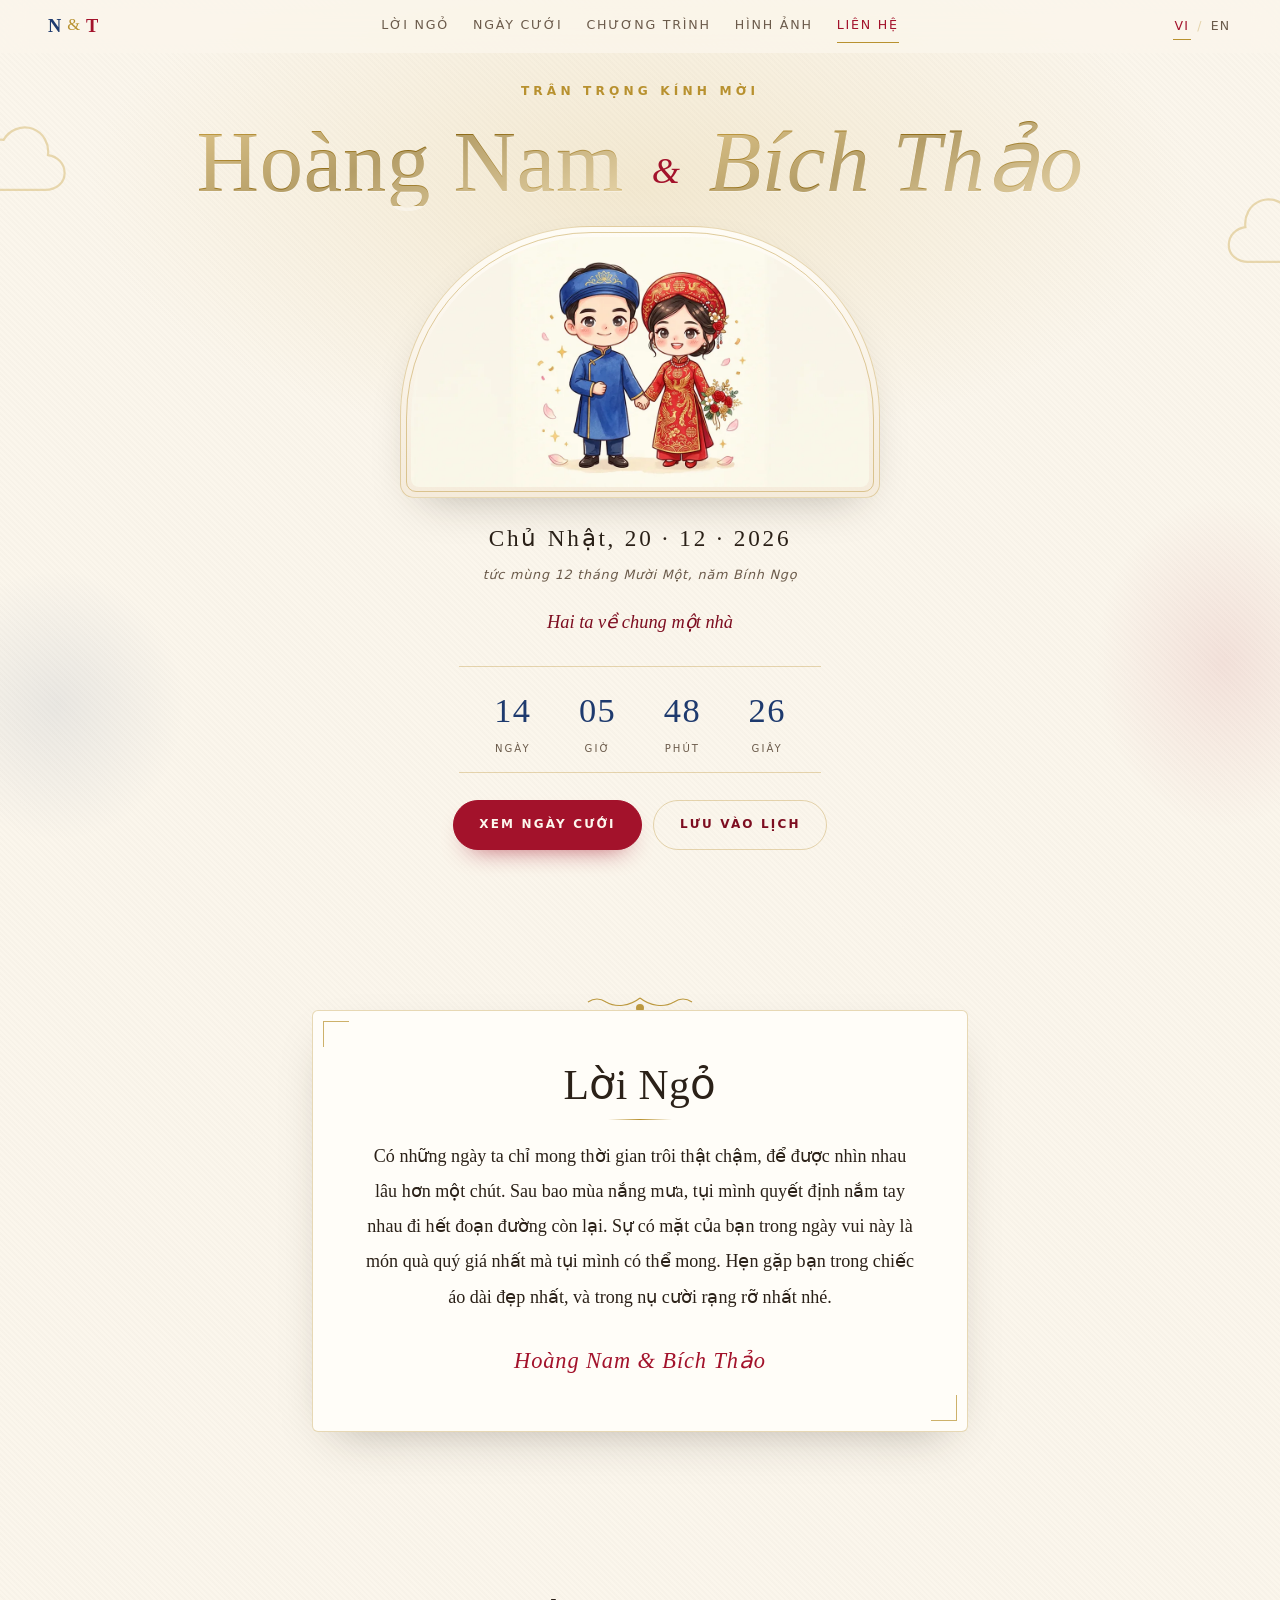
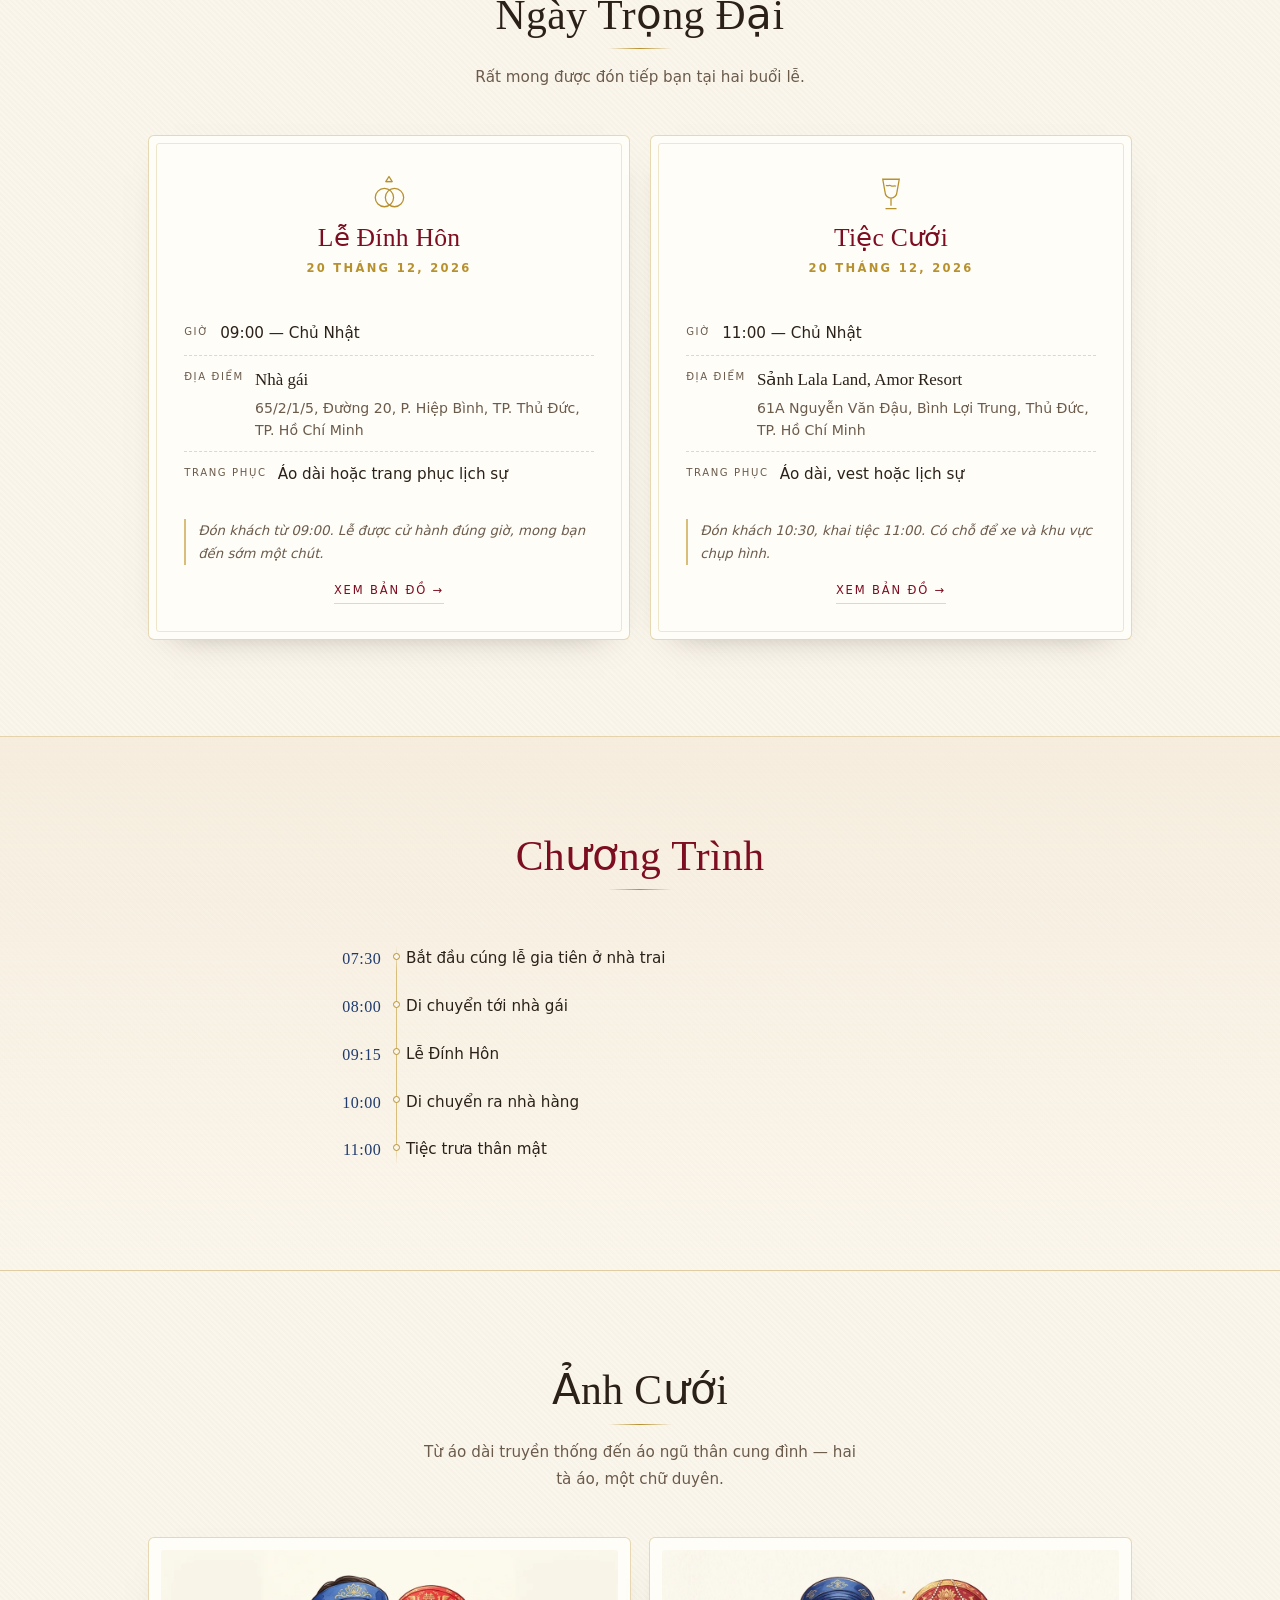
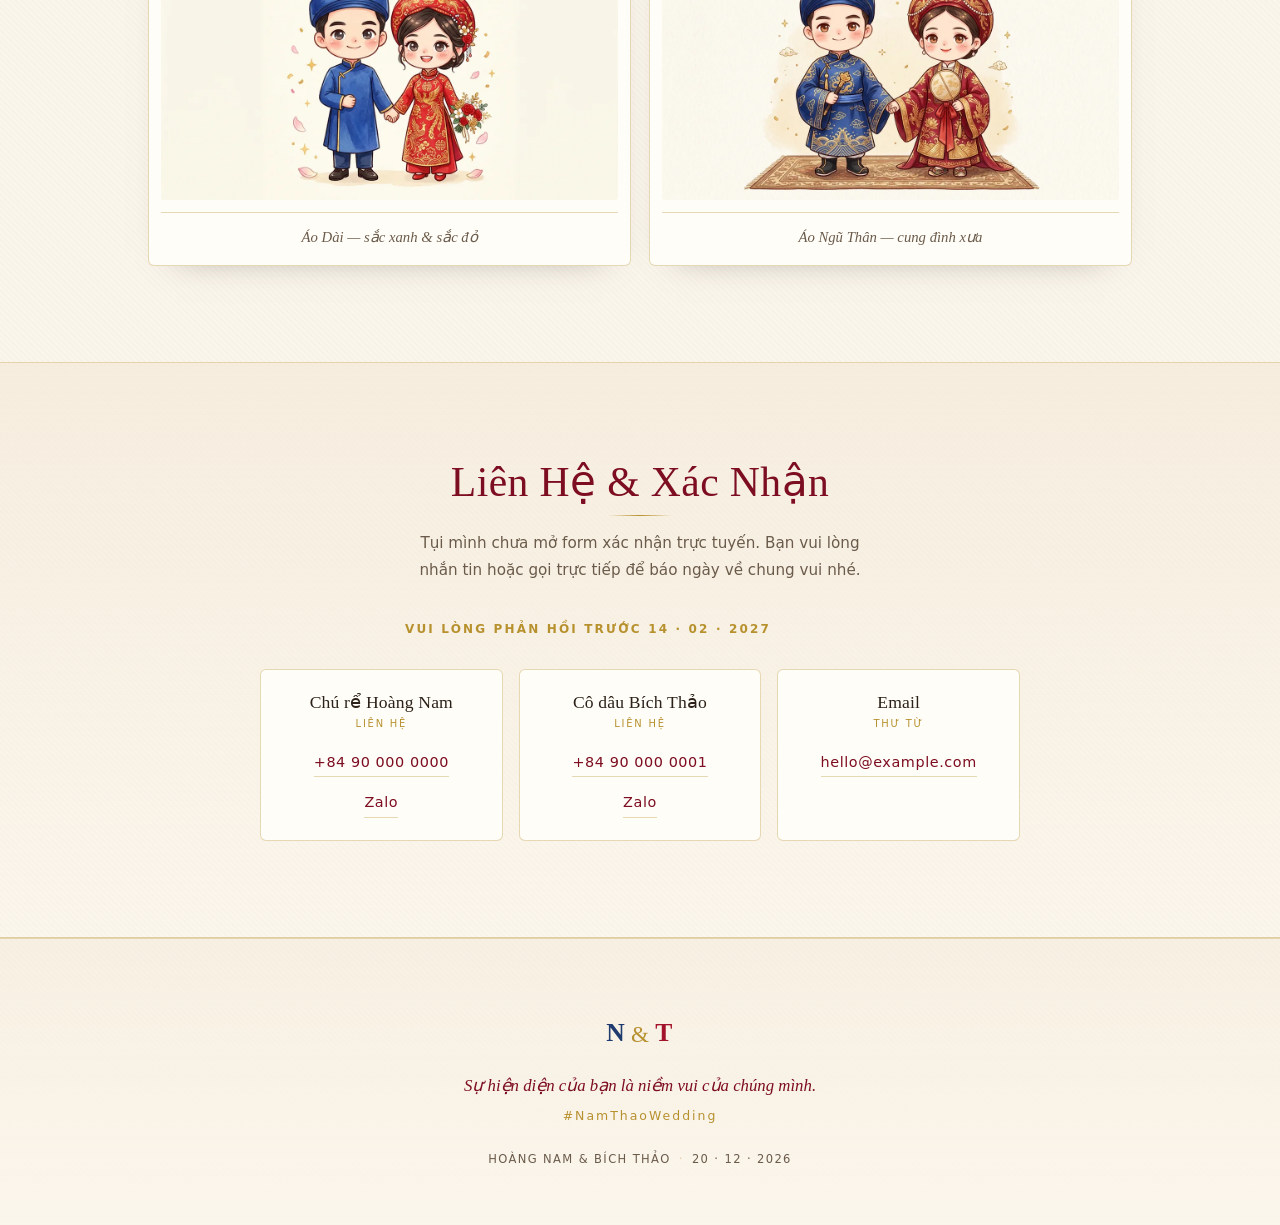
==== wedding-site/index.html @ dcd29f5b "first commit" ====
<!DOCTYPE html>
<html lang="vi">
<head>
<meta charset="utf-8" />
<meta name="viewport" content="width=device-width, initial-scale=1" />
<title>Hoàng Nam &amp; Bích Thảo — Thiệp Cưới</title>
<meta name="description" content="Thiệp mời đám cưới của Hoàng Nam và Bích Thảo — 14.03.2027." />
<meta name="theme-color" content="#a3122b" />

<!-- Open Graph / social sharing -->
<meta property="og:type" content="website" />
<meta property="og:title" content="Hoàng Nam &amp; Bích Thảo — Thiệp Cưới" />
<meta property="og:description" content="Trân trọng kính mời bạn đến chung vui trong ngày trọng đại của chúng mình." />
<meta property="og:image" content="assets/img/og-cover.jpg" />
<meta property="og:image:width" content="1200" />
<meta property="og:image:height" content="630" />
<meta name="twitter:card" content="summary_large_image" />

<link rel="icon" href="assets/img/favicon.svg" type="image/svg+xml" />
<link rel="stylesheet" href="assets/css/styles.css" />
</head>
<body>

<a class="skip-link" href="#letter">Bỏ qua tới nội dung</a>

<!-- ================= HEADER ================= -->
<header class="topbar" id="topbar">
  <a class="monogram" href="#hero" aria-label="Trang đầu">
    <span data-mono="left">N</span><i>&amp;</i><span data-mono="right">T</span>
  </a>

  <nav class="nav" aria-label="Điều hướng chính">
    <a href="#letter"   data-i18n="navLetter">Lời ngỏ</a>
    <a href="#details"  data-i18n="navDetails">Ngày cưới</a>
    <a href="#timeline" data-i18n="navTimeline">Chương trình</a>
    <a href="#gallery"  data-i18n="navGallery">Hình ảnh</a>
    <a href="#contact"  data-i18n="navContact">Liên hệ</a>
  </nav>

  <div class="lang" role="group" aria-label="Ngôn ngữ / Language">
    <button type="button" data-lang="vi" class="is-active">VI</button>
    <span>/</span>
    <button type="button" data-lang="en">EN</button>
  </div>
</header>

<main>

  <!-- ================= HERO ================= -->
  <section class="hero" id="hero">
    <div class="hero__ornaments" aria-hidden="true">
      <svg class="cloud cloud--l" viewBox="0 0 120 60"><path d="M12 46c-8 0-12-5-12-11s5-11 12-11c1-9 9-15 18-14 4-7 13-11 21-8 8 3 12 11 11 19 7 1 12 6 12 13s-6 12-14 12H12z"/></svg>
      <svg class="cloud cloud--r" viewBox="0 0 120 60"><path d="M12 46c-8 0-12-5-12-11s5-11 12-11c1-9 9-15 18-14 4-7 13-11 21-8 8 3 12 11 11 19 7 1 12 6 12 13s-6 12-14 12H12z"/></svg>
      <div class="petals" id="petals"></div>
    </div>

    <p class="eyebrow reveal" data-i18n="eyebrow">Trân trọng kính mời</p>

    <h1 class="names reveal">
      <span class="names__one" id="groomName">Hoàng Nam</span>
      <span class="amp">&amp;</span>
      <span class="names__two" id="brideName">Bích Thảo</span>
    </h1>

    <div class="hero__frame reveal">
      <img id="heroPortrait" src="assets/img/chibi-aodai.webp"
           alt="Cô dâu chú rể trong áo dài" width="1100" height="600" />
    </div>

    <p class="hero__date reveal">
      <span id="dateDisplay">Chủ Nhật, 20 · 12 · 2026</span>
      <span class="hero__lunar" id="lunarDate">tức mùng 12 tháng Mười Một, năm Bính Ngọ</span>
    </p>

    <p class="hero__tagline reveal" data-i18n="tagline">Hai ta về chung một nhà</p>

    <div class="countdown reveal" id="countdown" hidden>
      <div class="countdown__unit"><b id="cd-d">00</b><span data-i18n="unitDays">Ngày</span></div>
      <div class="countdown__unit"><b id="cd-h">00</b><span data-i18n="unitHours">Giờ</span></div>
      <div class="countdown__unit"><b id="cd-m">00</b><span data-i18n="unitMins">Phút</span></div>
      <div class="countdown__unit"><b id="cd-s">00</b><span data-i18n="unitSecs">Giây</span></div>
    </div>

    <div class="hero__actions reveal">
      <a class="btn btn--solid" href="#details" data-i18n="btnDetails">Xem ngày cưới</a>
      <a class="btn btn--ghost" id="icsBtn" href="#" download="hoang-nam-bich-thao.ics" data-i18n="btnCalendar">Lưu vào lịch</a>
    </div>

  </section>

  <!-- ================= LETTER ================= -->
  <section class="section section--letter" id="letter">
    <div class="ornament" aria-hidden="true">
      <svg viewBox="0 0 200 24"><path d="M100 2c10 8 24 10 34 4 6-4 12-4 18 0M100 2c-10 8-24 10-34 4-6-4-12-4-18 0" fill="none" stroke="currentColor" stroke-width="1.2"/><circle cx="100" cy="12" r="4" fill="currentColor"/></svg>
    </div>
    <div class="letter reveal">
      <h2 class="section__title" data-i18n="letterTitle">Lời Ngỏ</h2>
      <p class="letter__body" data-i18n="letterBody"></p>
      <p class="letter__sign" data-i18n="letterSign">Minh &amp; Thảo</p>
    </div>
  </section>

  <!-- ================= DETAILS ================= -->
  <section class="section" id="details">
    <div class="section__head">
      <h2 class="section__title" data-i18n="detailsTitle">Ngày Trọng Đại</h2>
      <p class="section__intro" data-i18n="detailsIntro"></p>
    </div>
    <div class="cards" id="eventCards"><!-- rendered by app.js --></div>
  </section>

  <!-- ================= TIMELINE ================= -->
  <section class="section section--band" id="timeline">
    <div class="section__head">
      <h2 class="section__title" data-i18n="timelineTitle">Chương Trình</h2>
    </div>
    <ol class="timeline" id="timelineList"><!-- rendered by app.js --></ol>
  </section>

  <!-- ================= GALLERY ================= -->
  <section class="section" id="gallery">
    <div class="section__head">
      <h2 class="section__title" data-i18n="galleryTitle">Ảnh Cưới</h2>
      <p class="section__intro" data-i18n="galleryIntro"></p>
    </div>
    <div class="gallery" id="galleryGrid"><!-- rendered by app.js --></div>
  </section>

  <!-- ================= CONTACT ================= -->
  <section class="section section--band" id="contact">
    <div class="section__head">
      <h2 class="section__title" data-i18n="contactTitle">Liên Hệ &amp; Xác Nhận</h2>
      <p class="section__intro" data-i18n="contactIntro"></p>
    </div>
    <p class="rsvp-by" id="rsvpBy"></p>
    <div class="contacts" id="contactCards"><!-- rendered by app.js --></div>
  </section>

</main>

<!-- ================= FOOTER ================= -->
<footer class="footer">
  <div class="monogram monogram--footer" aria-hidden="true"><span data-mono="left">N</span><i>&amp;</i><span data-mono="right">T</span></div>
  <p class="footer__note" data-i18n="footerNote"></p>
  <p class="footer__hash" id="hashtag"></p>
  <p class="footer__credit">
    <span id="footerNames">Hoàng Nam &amp; Bích Thảo</span>
    <span class="dot">·</span>
    <span id="footerDate">14 · 03 · 2027</span>
  </p>
</footer>

<script src="assets/js/config.js"></script>
<script src="assets/js/app.js"></script>
</body>
</html>
---- wedding-site/assets/css/styles.css ----
/* ==========================================================================
   MINH & THẢO — WEDDING SITE STYLES
   Palette: ivory paper · cinnabar red · royal blue · antique gold
   No external fonts or assets: everything degrades gracefully offline.
   ========================================================================== */

:root{
  --ivory:      #fbf6ec;
  --ivory-deep: #f4ead9;
  --paper:      #fffdf8;
  --ink:        #2b2118;
  --ink-soft:   #6b5b4b;
  --red:        #a3122b;
  --red-deep:   #7d0d20;
  --blue:       #1e3a6e;
  --gold:       #b8912f;
  --gold-soft:  #d9be7a;
  --line:       rgba(184,145,47,.34);
  --shadow:     0 18px 46px -22px rgba(43,33,24,.35);

  --serif: "Iowan Old Style", "Palatino Linotype", Palatino, "Cormorant Garamond", Georgia, "Times New Roman", serif;
  --sans:  ui-sans-serif, system-ui, -apple-system, "Segoe UI", Roboto, "Helvetica Neue", Arial, sans-serif;

  --wrap: 1080px;
  --pad: clamp(1.15rem, 4vw, 3rem);
  --ease: cubic-bezier(.22,.61,.36,1);
}

*,*::before,*::after{ box-sizing:border-box; }

html{ scroll-behavior:smooth; -webkit-text-size-adjust:100%; }

body{
  margin:0;
  background:var(--ivory);
  color:var(--ink);
  font-family:var(--sans);
  font-size:clamp(1rem,.96rem + .18vw,1.075rem);
  line-height:1.75;
  overflow-x:hidden;
  /* faint woven paper texture, no network needed */
  background-image:
    radial-gradient(1200px 600px at 50% -10%, rgba(217,190,122,.20), transparent 70%),
    repeating-linear-gradient(45deg, rgba(43,33,24,.014) 0 2px, transparent 2px 4px);
}

img{ max-width:100%; display:block; height:auto; }

a{ color:var(--red-deep); text-decoration-color:var(--line); text-underline-offset:.18em; }
a:hover{ color:var(--red); }

h1,h2,h3{ font-family:var(--serif); font-weight:500; letter-spacing:.01em; line-height:1.15; margin:0; }

:focus-visible{ outline:2px solid var(--red); outline-offset:3px; border-radius:2px; }

.skip-link{
  position:absolute; left:-999px; top:.5rem; z-index:200;
  background:var(--red); color:#fff; padding:.6rem 1rem; border-radius:4px;
}
.skip-link:focus{ left:.75rem; }

/* ---------------------------------------------------------------- header */
.topbar{
  position:fixed; inset:0 0 auto 0; z-index:100;
  display:flex; align-items:center; gap:1rem;
  padding:.55rem var(--pad);
  background:rgba(251,246,236,.82);
  -webkit-backdrop-filter:saturate(140%) blur(12px);
  backdrop-filter:saturate(140%) blur(12px);
  border-bottom:1px solid transparent;
  transition:border-color .4s var(--ease), background .4s var(--ease), padding .4s var(--ease);
}
.topbar.is-stuck{ border-bottom-color:var(--line); padding-block:.35rem; }

.monogram{
  font-family:var(--serif); font-size:1.15rem; letter-spacing:.06em;
  color:var(--ink); text-decoration:none; display:inline-flex; align-items:center; gap:.3rem;
  white-space:nowrap;
}
.monogram span{ color:var(--blue); font-weight:600; }
.monogram span:last-child{ color:var(--red); }
.monogram i{ color:var(--gold); font-style:normal; font-size:.9em; }
.monogram:hover span{ color:inherit; }

.nav{ display:none; gap:1.5rem; margin-inline:auto; }
.nav a{
  font-size:.79rem; letter-spacing:.14em; text-transform:uppercase;
  color:var(--ink-soft); text-decoration:none; padding-block:.35rem;
  border-bottom:1px solid transparent; transition:color .25s, border-color .25s;
}
.nav a:hover,.nav a.is-current{ color:var(--red); border-bottom-color:var(--gold); }

.lang{
  margin-left:auto; display:inline-flex; align-items:center; gap:.4rem;
  font-size:.78rem; letter-spacing:.1em;
}
.lang span{ color:var(--line); }
.lang button{
  font:inherit; background:none; border:0; cursor:pointer; padding:.15rem .1rem;
  color:var(--ink-soft); letter-spacing:.1em; border-bottom:1px solid transparent;
  transition:color .25s,border-color .25s;
}
.lang button:hover{ color:var(--red); }
.lang button.is-active{ color:var(--red); border-bottom-color:var(--gold); }

@media (min-width:860px){
  .nav{ display:flex; }
  .lang{ margin-left:0; }
  .topbar{ display:grid; grid-template-columns:1fr auto 1fr; }
  .lang{ justify-self:end; }
}

/* ---------------------------------------------------------------- hero */
.hero{
  position:relative; isolation:isolate;
  min-height:100svh;
  display:flex; flex-direction:column; align-items:center; justify-content:center;
  gap:.7rem;
  padding:calc(4.4rem + 1vh) var(--pad) 3rem;
  text-align:center;
  overflow:hidden;
}
.hero::before{ /* soft light pool */
  content:""; position:absolute; inset:-20% -10% auto; height:120%;
  background:
    radial-gradient(closest-side at 50% 34%, rgba(217,190,122,.24), transparent 72%),
    radial-gradient(closest-side at 12% 82%, rgba(30,58,110,.08), transparent 70%),
    radial-gradient(closest-side at 88% 78%, rgba(163,18,43,.09), transparent 70%);
  z-index:-2;
}
.hero__ornaments{ position:absolute; inset:0; z-index:-1; pointer-events:none; }
.cloud{ position:absolute; width:clamp(90px,13vw,170px); fill:none; stroke:var(--gold-soft); stroke-width:1.6; opacity:.55; }
.cloud--l{ top:14%; left:-3%; transform:scaleX(1); }
.cloud--r{ top:22%; right:-4%; transform:scaleX(-1); }
@media (max-width:700px){ .cloud--r{ top:auto; bottom:12%; opacity:.35; } }

.eyebrow{
  margin:0; font-size:.76rem; letter-spacing:.34em; text-transform:uppercase;
  color:var(--gold); font-weight:600;
}

.names{
  font-size:clamp(2.8rem,9.5vw,5.4rem);
  line-height:1;
  display:flex; align-items:baseline; justify-content:center; flex-wrap:wrap;
  gap:.1em .32em;
  margin:.35rem 0 .2rem;
}
.names__one,.names__two{
  background:linear-gradient(160deg,#c9a34a 0%, #8d6a17 45%, #dcc07d 100%);
  -webkit-background-clip:text; background-clip:text; color:transparent;
  text-shadow:0 1px 0 rgba(255,255,255,.35);
}
.names__one{ color:transparent; }
.names__two{ font-style:italic; }
.names .amp{
  font-family:var(--serif); font-size:.42em; color:var(--red); font-style:italic;
  transform:translateY(-.22em);
}
.names__two{ color:transparent; }

.hero__frame{
  position:relative; width:min(480px,84vw);
  padding:10px; margin:.35rem 0 .2rem;
  background:linear-gradient(180deg, rgba(255,253,248,.92), rgba(244,234,217,.92));
  border:1px solid var(--line);
  border-radius:190px 190px 14px 14px;
  box-shadow:var(--shadow);
}
.hero__frame::after{
  content:""; position:absolute; inset:5px; border:1px solid rgba(184,145,47,.45);
  border-radius:186px 186px 10px 10px; pointer-events:none;
}
.hero__frame img{
  border-radius:180px 180px 8px 8px; width:100%;
  aspect-ratio:11/6; object-fit:cover; object-position:center 38%;
}

.hero__date{
  margin:.4rem 0 0; font-family:var(--serif); font-size:clamp(1.1rem,2.6vw,1.45rem);
  letter-spacing:.12em; color:var(--ink);
}
.hero__lunar{ display:block; margin-top:.3rem; font-family:var(--sans); font-size:.8rem;
  letter-spacing:.06em; color:var(--ink-soft); font-style:italic; }

.hero__tagline{
  margin:.55rem 0 0; font-family:var(--serif); font-style:italic;
  font-size:clamp(1rem,2.1vw,1.15rem); color:var(--red-deep); opacity:.9;
}

/* countdown */
.countdown{
  display:flex; gap:clamp(.9rem,3vw,2.2rem); justify-content:center;
  margin:1rem 0 .1rem; padding:.85rem clamp(1rem,3vw,1.8rem);
  border-block:1px solid var(--line);
}
.countdown[hidden]{ display:none; }
.countdown__unit{ display:flex; flex-direction:column; align-items:center; min-width:3.1rem; }
.countdown__unit b{
  font-family:var(--serif); font-size:clamp(1.5rem,4.4vw,2.15rem); font-weight:500;
  letter-spacing:.04em; color:var(--blue); font-variant-numeric:tabular-nums;
}
.countdown__unit span{
  font-size:.63rem; letter-spacing:.2em; text-transform:uppercase; color:var(--ink-soft);
}

.hero__actions{ display:flex; flex-wrap:wrap; gap:.7rem; justify-content:center; margin-top:.9rem; }

.btn{
  display:inline-flex; align-items:center; gap:.5rem;
  font-size:.75rem; letter-spacing:.18em; text-transform:uppercase; font-weight:600;
  padding:.85rem 1.6rem; border-radius:999px; text-decoration:none;
  border:1px solid var(--red); transition:transform .3s var(--ease), box-shadow .3s, background .3s, color .3s;
}
.btn--solid{ background:var(--red); color:#fdf7ee; box-shadow:0 12px 26px -16px rgba(163,18,43,.9); }
.btn--solid:hover{ background:var(--red-deep); color:#fff; transform:translateY(-2px); }
.btn--ghost{ background:transparent; color:var(--red-deep); border-color:var(--line); }
.btn--ghost:hover{ border-color:var(--red); background:rgba(163,18,43,.05); transform:translateY(-2px); }

@keyframes fall{
  0%{ transform:translate3d(0,0,0) rotate(0deg); opacity:0; }
  10%{ opacity:.55; }
  100%{ transform:translate3d(var(--drift,40px), 108vh, 0) rotate(420deg); opacity:0; }
}

/* ---------------------------------------------------------------- sections */
.section{
  max-width:var(--wrap); margin-inline:auto;
  padding:clamp(3.5rem,8vw,6rem) var(--pad);
  scroll-margin-top:4.5rem;
}
.section--band{
  max-width:none;
  background:linear-gradient(180deg, rgba(244,234,217,.72), rgba(251,246,236,.4));
  border-block:1px solid var(--line);
}
.section--band > *{ max-width:var(--wrap); margin-inline:auto; }

.section--letter{ text-align:center; padding-bottom:clamp(2.5rem,6vw,4rem); }
.ornament{ color:var(--gold); max-width:200px; margin:0 auto -1.2rem; opacity:.9; }
.ornament svg{ width:100%; height:auto; }

.section__head{ text-align:center; margin-bottom:clamp(1.8rem,4vw,2.8rem); }
.section__title{
  font-size:clamp(1.75rem,4.6vw,2.6rem); color:var(--ink);
  position:relative; display:inline-block; padding-bottom:.6rem;
}
.section__title::after{
  content:""; position:absolute; left:50%; bottom:0; transform:translateX(-50%);
  width:64px; height:1px; background:linear-gradient(90deg,transparent,var(--gold),transparent);
}
.section__intro{
  max-width:46ch; margin:.9rem auto 0; color:var(--ink-soft); font-size:.95rem;
}
.section--band .section__title{ color:var(--red-deep); }

/* letter */
.letter{
  max-width:60ch; margin-inline:auto;
  background:var(--paper); border:1px solid var(--line); border-radius:6px;
  padding:clamp(1.8rem,5vw,3.2rem);
  box-shadow:var(--shadow); position:relative;
}
.letter::before,.letter::after{
  content:""; position:absolute; width:26px; height:26px; border:1px solid var(--gold); opacity:.7;
}
.letter::before{ top:10px; left:10px; border-right:0; border-bottom:0; }
.letter::after{ bottom:10px; right:10px; border-left:0; border-top:0; }
.letter__body{
  font-family:var(--serif); font-size:clamp(1rem,1.9vw,1.13rem); line-height:1.95;
  color:var(--ink); white-space:pre-line; margin:1.2rem 0 1.6rem;
}
.letter__sign{
  font-family:var(--serif); font-style:italic; font-size:1.4rem; color:var(--red);
  margin:0; letter-spacing:.04em;
}

/* ---------------------------------------------------------------- event cards */
.cards{
  display:grid; gap:1.25rem;
  grid-template-columns:repeat(auto-fit,minmax(min(100%,290px),1fr));
}
.card{
  position:relative; display:flex; flex-direction:column;
  background:var(--paper); border:1px solid var(--line); border-radius:6px;
  padding:clamp(1.5rem,3.5vw,2.2rem);
  box-shadow:0 14px 34px -26px rgba(43,33,24,.5);
  transition:transform .4s var(--ease), box-shadow .4s var(--ease);
}
.card:hover{ transform:translateY(-4px); box-shadow:var(--shadow); }
.card::before{
  content:""; position:absolute; inset:7px; border:1px solid rgba(184,145,47,.22);
  border-radius:3px; pointer-events:none;
}
.card__icon{ width:44px; height:44px; margin:0 auto .3rem; color:var(--gold); }
.card__icon svg{ width:100%; height:100%; }
.card__title{
  font-size:clamp(1.3rem,3vw,1.6rem); color:var(--red-deep); text-align:center;
  margin:0 0 .1rem;
}
.card__date{
  text-align:center; margin:.3rem 0 .95rem;
  font-size:.72rem; letter-spacing:.2em; text-transform:uppercase;
  color:var(--gold); font-weight:600;
}
.card__row{
  display:grid; grid-template-columns:auto 1fr; gap:.15rem .7rem; align-items:start;
  padding-block:.55rem; border-top:1px dashed var(--line); margin:0;
}
.card__row:first-of-type{ border-top:0; }
.card__row dt{
  font-size:.63rem; letter-spacing:.16em; text-transform:uppercase; color:var(--ink-soft);
  padding-top:.22rem; white-space:nowrap;
}
.card__row dd{ margin:0; font-size:.95rem; color:var(--ink); }
.card__venue{ font-family:var(--serif); font-size:1.06rem; display:block; }
.card__addr{ display:block; font-size:.88rem; line-height:1.6; color:var(--ink-soft); margin-top:.15rem; }
.card__icon + .card__title{ margin-top:.15rem; }
.card__note{
  margin:.9rem 0 0; font-size:.83rem; color:var(--ink-soft); font-style:italic;
  border-left:2px solid var(--gold-soft); padding-left:.75rem;
  margin-top:.35rem;
}
.card__map{
  margin-top:.95rem; align-self:center;
  font-size:.72rem; letter-spacing:.16em; text-transform:uppercase;
  color:var(--red-deep); text-decoration:none; border-bottom:1px solid var(--line);
  padding-bottom:.15rem; transition:border-color .25s,color .25s;
}
.card__map:hover{ color:var(--red); border-bottom-color:var(--red); }

/* ---------------------------------------------------------------- timeline */
.timeline{
  list-style:none; margin:0 auto; padding:0; max-width:620px;
  position:relative; counter-reset:step;
}
.timeline::before{
  content:""; position:absolute; left:4.15rem; top:.6rem; bottom:.6rem; width:1px;
  background:linear-gradient(180deg, transparent, var(--gold-soft) 12%, var(--gold-soft) 88%, transparent);
}
.timeline li{
  display:grid; grid-template-columns:3.2rem 1fr; gap:1.4rem;
  padding:.62rem 0; position:relative;
}
.timeline li::before{
  content:""; position:absolute; left:calc(4.15rem - 3.5px); top:1.09rem;
  z-index:1;
  width:7px; height:7px; border-radius:50%; background:var(--ivory);
  border:1.5px solid var(--gold);
}
.tl-time{
  font-family:var(--serif); font-size:1rem; color:var(--blue); text-align:right;
  font-variant-numeric:tabular-nums; letter-spacing:.03em;
}
.tl-text{ font-size:.95rem; color:var(--ink); padding-left:.15rem; }
.timeline li:hover .tl-text{ color:var(--red-deep); }

/* ---------------------------------------------------------------- gallery */
.gallery{
  display:grid; gap:1.1rem;
  grid-template-columns:repeat(auto-fit,minmax(min(100%,320px),1fr));
}
.shot{
  margin:0; background:var(--paper); border:1px solid var(--line); border-radius:6px;
  padding:12px 12px 0; box-shadow:0 14px 34px -28px rgba(43,33,24,.55);
  transition:transform .45s var(--ease), box-shadow .45s var(--ease);
}
.shot:hover{ transform:translateY(-5px) rotate(-.35deg); box-shadow:var(--shadow); }
.shot img{ border-radius:3px; width:100%; aspect-ratio:11/6; object-fit:cover; }
.shot figcaption{
  text-align:center; font-family:var(--serif); font-style:italic;
  font-size:.92rem; color:var(--ink-soft); padding:.75rem .5rem .9rem;
  border-top:1px solid var(--line); margin-top:12px;
}

/* ---------------------------------------------------------------- contact */
.rsvp-by{
  text-align:center; font-size:.75rem; letter-spacing:.18em; text-transform:uppercase;
  color:var(--gold); font-weight:600; margin:-.6rem 0 1.8rem;
}
.contacts{
  display:grid; gap:1rem; grid-template-columns:repeat(auto-fit,minmax(min(100%,240px),1fr));
  max-width:760px; margin-inline:auto;
}
.contact{
  text-align:center; background:var(--paper); border:1px solid var(--line);
  border-radius:6px; padding:1.4rem 1rem;
}
.contact h3{
  font-size:1.1rem; color:var(--ink); margin:0 0 .2rem; font-family:var(--serif);
}
.contact .role{
  display:block; font-size:.62rem; letter-spacing:.18em; text-transform:uppercase;
  color:var(--gold); margin-bottom:.8rem;
}
.contact a{
  display:inline-block; font-size:.9rem; color:var(--red-deep); text-decoration:none;
  letter-spacing:.04em; border-bottom:1px solid var(--line); padding-bottom:.1rem;
}
.contact a:hover{ color:var(--red); border-bottom-color:var(--red); }
.contact .sep{ display:block; height:.55rem; }

/* ---------------------------------------------------------------- footer */
.footer{
  text-align:center; padding:clamp(3rem,6vw,4.5rem) var(--pad) 3.5rem;
  background:linear-gradient(180deg, rgba(244,234,217,.5), rgba(251,246,236,1));
  border-top:1px solid var(--line);
}
.monogram--footer{ font-size:1.6rem; margin-bottom:.6rem; }
.footer__note{ font-family:var(--serif); font-style:italic; font-size:1.05rem; color:var(--red-deep); margin:.3rem 0; }
.footer__hash{ font-size:.78rem; letter-spacing:.16em; color:var(--gold); margin:.3rem 0 1.4rem; }
.footer__credit{
  font-size:.72rem; letter-spacing:.12em; color:var(--ink-soft); margin:0;
  display:flex; gap:.5rem; justify-content:center; flex-wrap:wrap; text-transform:uppercase;
}
.footer__credit .dot{ color:var(--line); }

/* ---------------------------------------------------------------- reveal */
.reveal{ opacity:0; transform:translateY(18px); transition:opacity .8s var(--ease), transform .8s var(--ease); }
.reveal.is-in{ opacity:1; transform:none; }

@media (prefers-reduced-motion:reduce){
  html{ scroll-behavior:auto; }
  .reveal{ opacity:1; transform:none; transition:none; }
  .petal{ display:none; }
  *{ animation-duration:.001ms !important; animation-iteration-count:1 !important; }
}

/* ---------------------------------------------------------------- small screens */
@media (max-width:520px){
  .hero{ justify-content:flex-start; padding-top:5.2rem; }
  .countdown__unit{ min-width:2.6rem; }
  .timeline::before{ left:3.35rem; }
  .timeline li{ grid-template-columns:2.6rem 1fr; gap:1.1rem; }
  .timeline li::before{ left:calc(3.35rem - 3.5px); }
  .hero__frame{ border-radius:120px 120px 12px 12px; }
  .hero__frame img{ border-radius:112px 112px 8px 8px; }
  .hero__frame::after{ border-radius:116px 116px 9px 9px; }
}

/* ---------------------------------------------------------------- print */
@media print{
  .topbar,.hero__actions,.petals,.cloud,.countdown,.hero__ornaments{ display:none !important; }
  body{ background:#fff; color:#000; }
  .hero{ min-height:auto; padding-top:1cm; page-break-after:always; }
  .section{ padding-block:1cm; page-break-inside:avoid; }
  .card,.letter,.shot{ box-shadow:none; }
  a{ text-decoration:none; color:#000; }
}
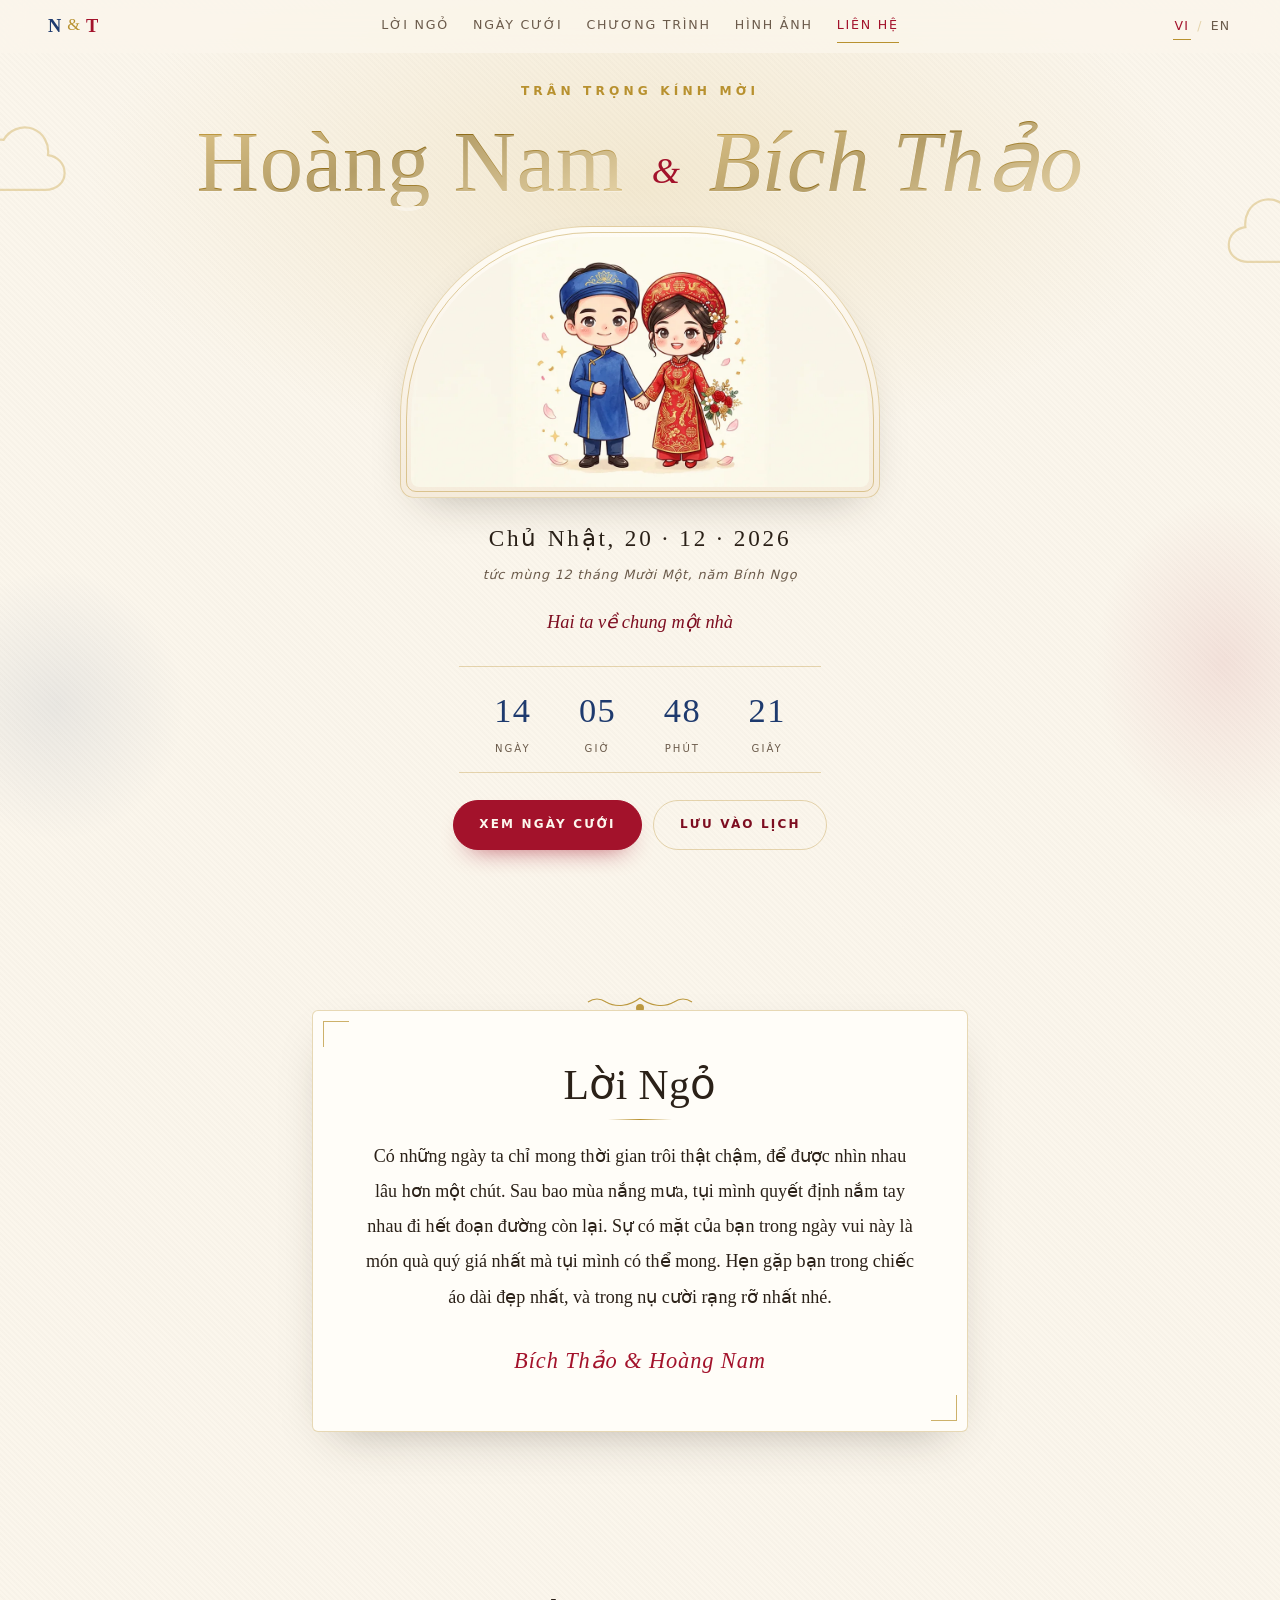
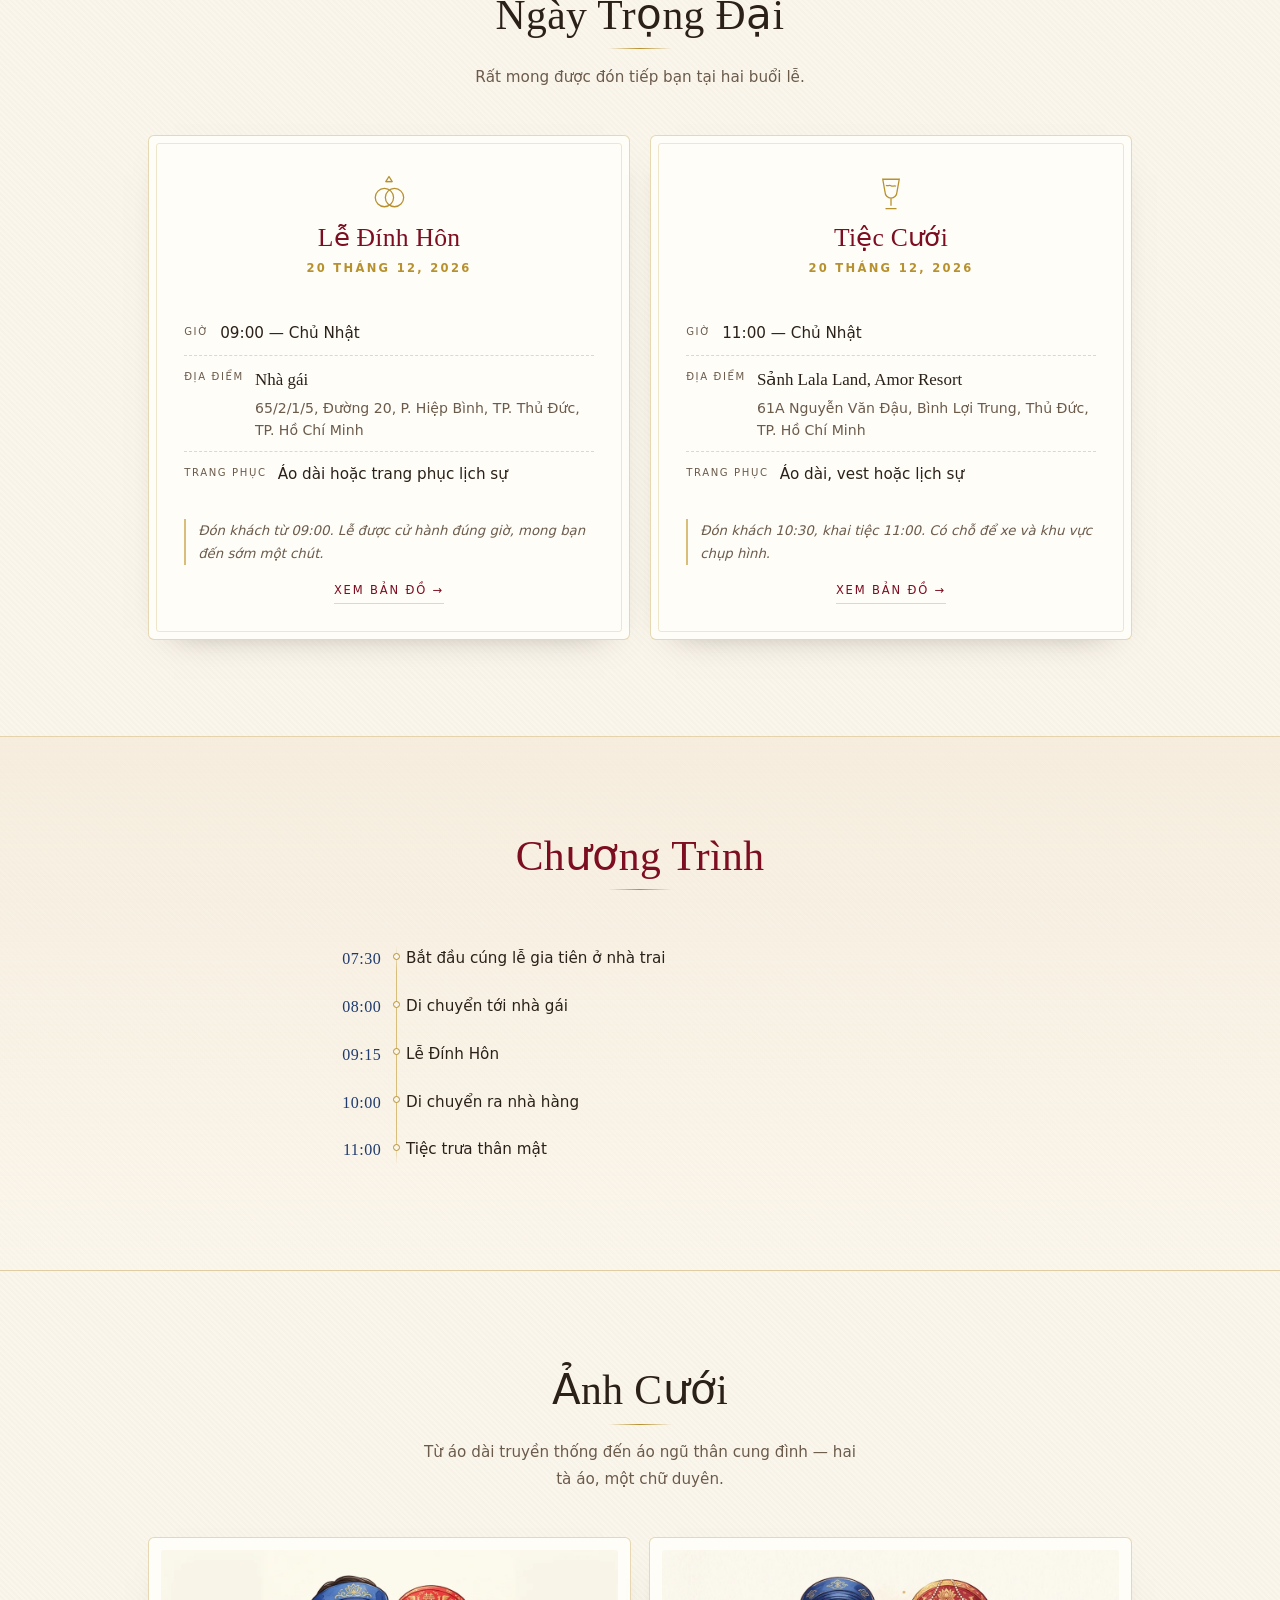
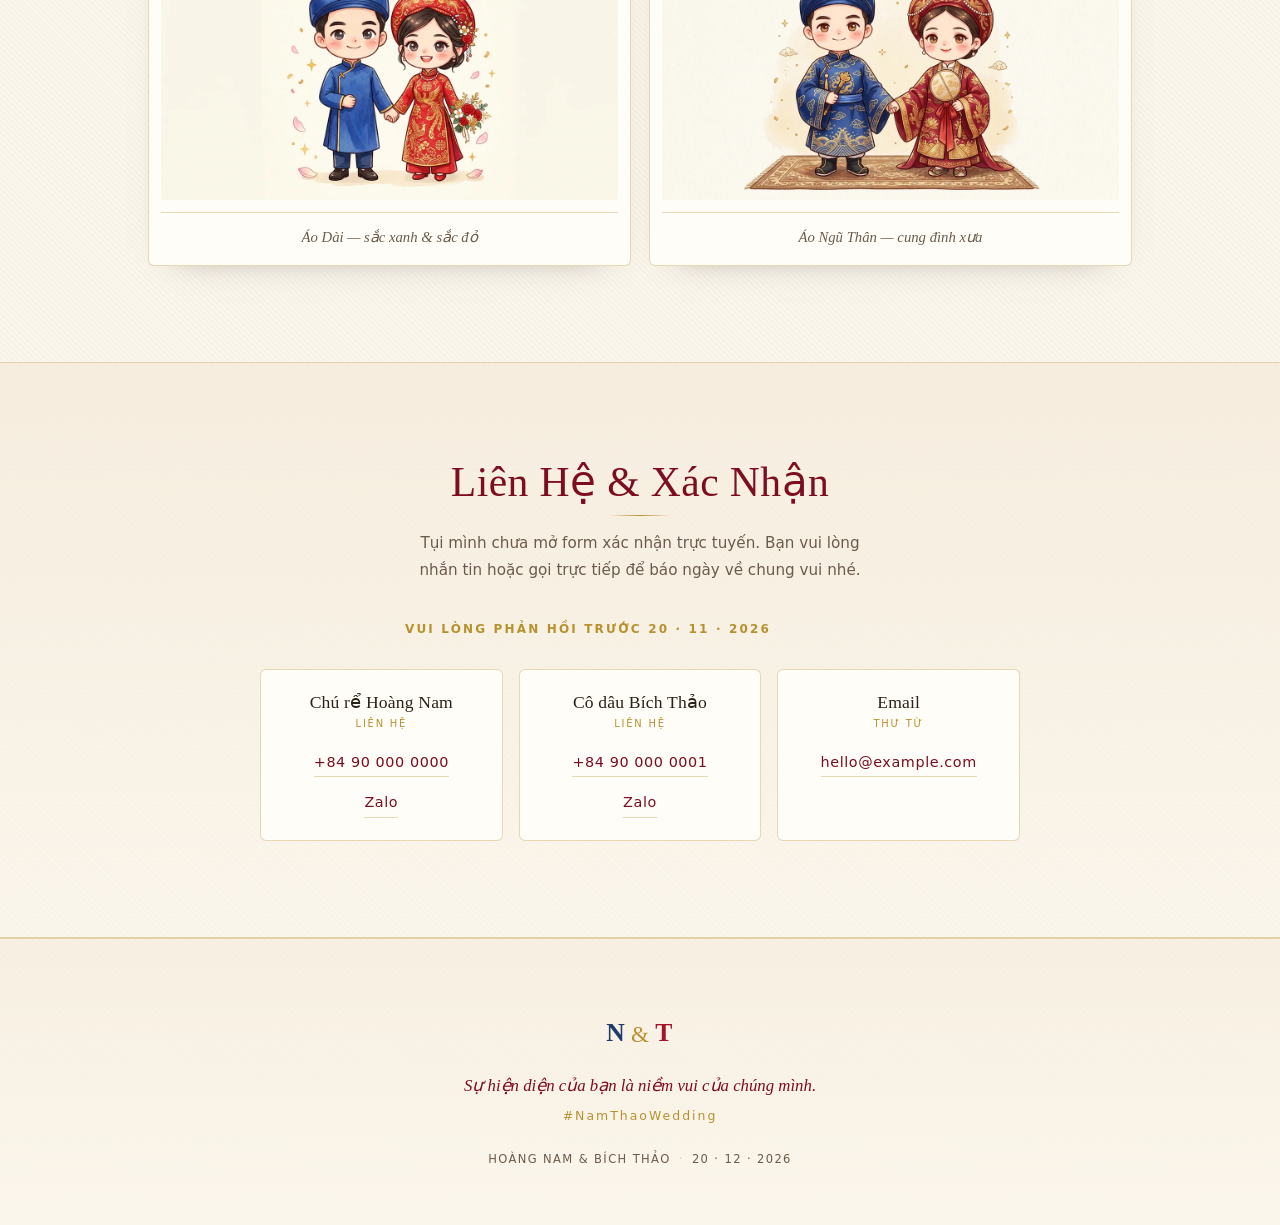
==== commit b8099f97: "Update index.html" ====
--- a/wedding-site/index.html
+++ b/wedding-site/index.html
@@ -57,9 +57,9 @@
     <p class="eyebrow reveal" data-i18n="eyebrow">Trân trọng kính mời</p>
 
     <h1 class="names reveal">
-      <span class="names__one" id="groomName">Hoàng Nam</span>
+      <span class="names__one" id="groomName">Bích Thảo</span>
       <span class="amp">&amp;</span>
-      <span class="names__two" id="brideName">Bích Thảo</span>
+      <span class="names__two" id="brideName">Hoàng Nam</span>
     </h1>
 
     <div class="hero__frame reveal">
@@ -144,7 +144,7 @@
   <p class="footer__note" data-i18n="footerNote"></p>
   <p class="footer__hash" id="hashtag"></p>
   <p class="footer__credit">
-    <span id="footerNames">Hoàng Nam &amp; Bích Thảo</span>
+    <span id="footerNames">Bích Thảo &amp; Hoàng Nam</span>
     <span class="dot">·</span>
     <span id="footerDate">14 · 03 · 2027</span>
   </p>
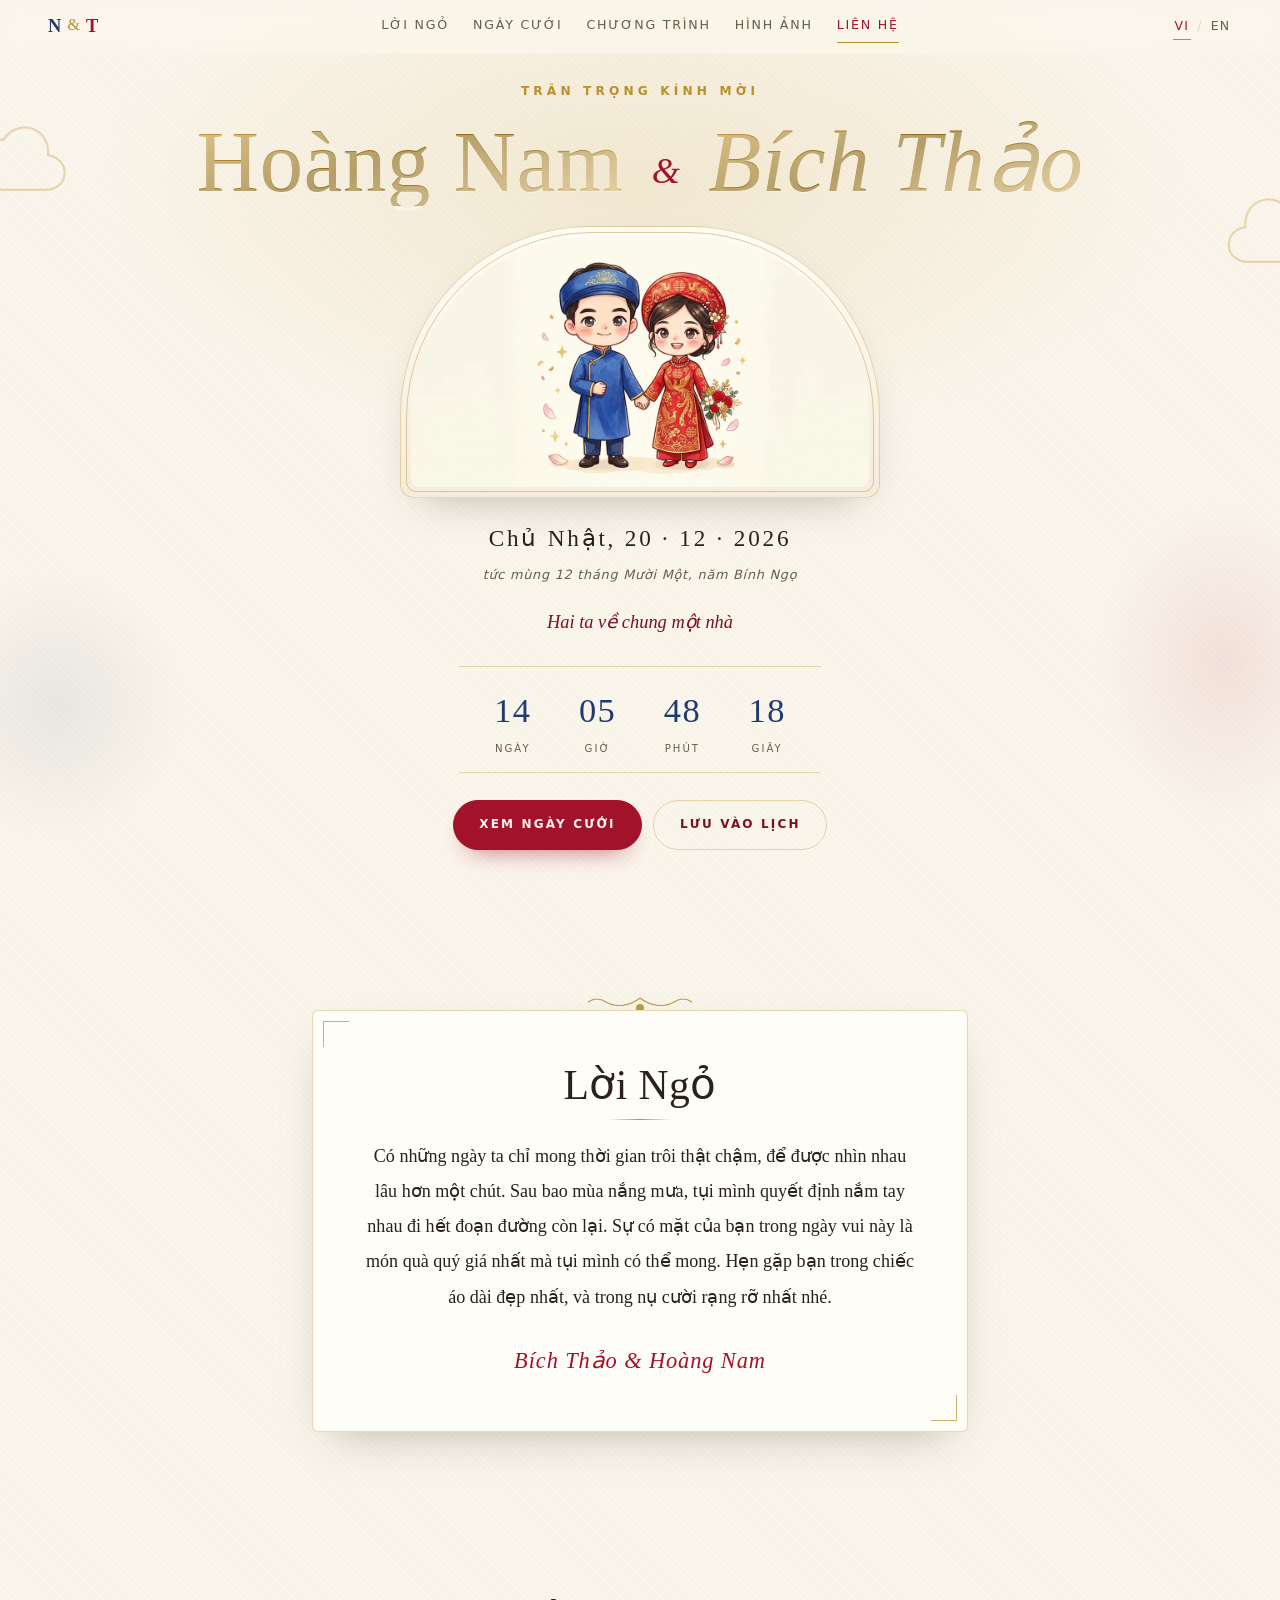
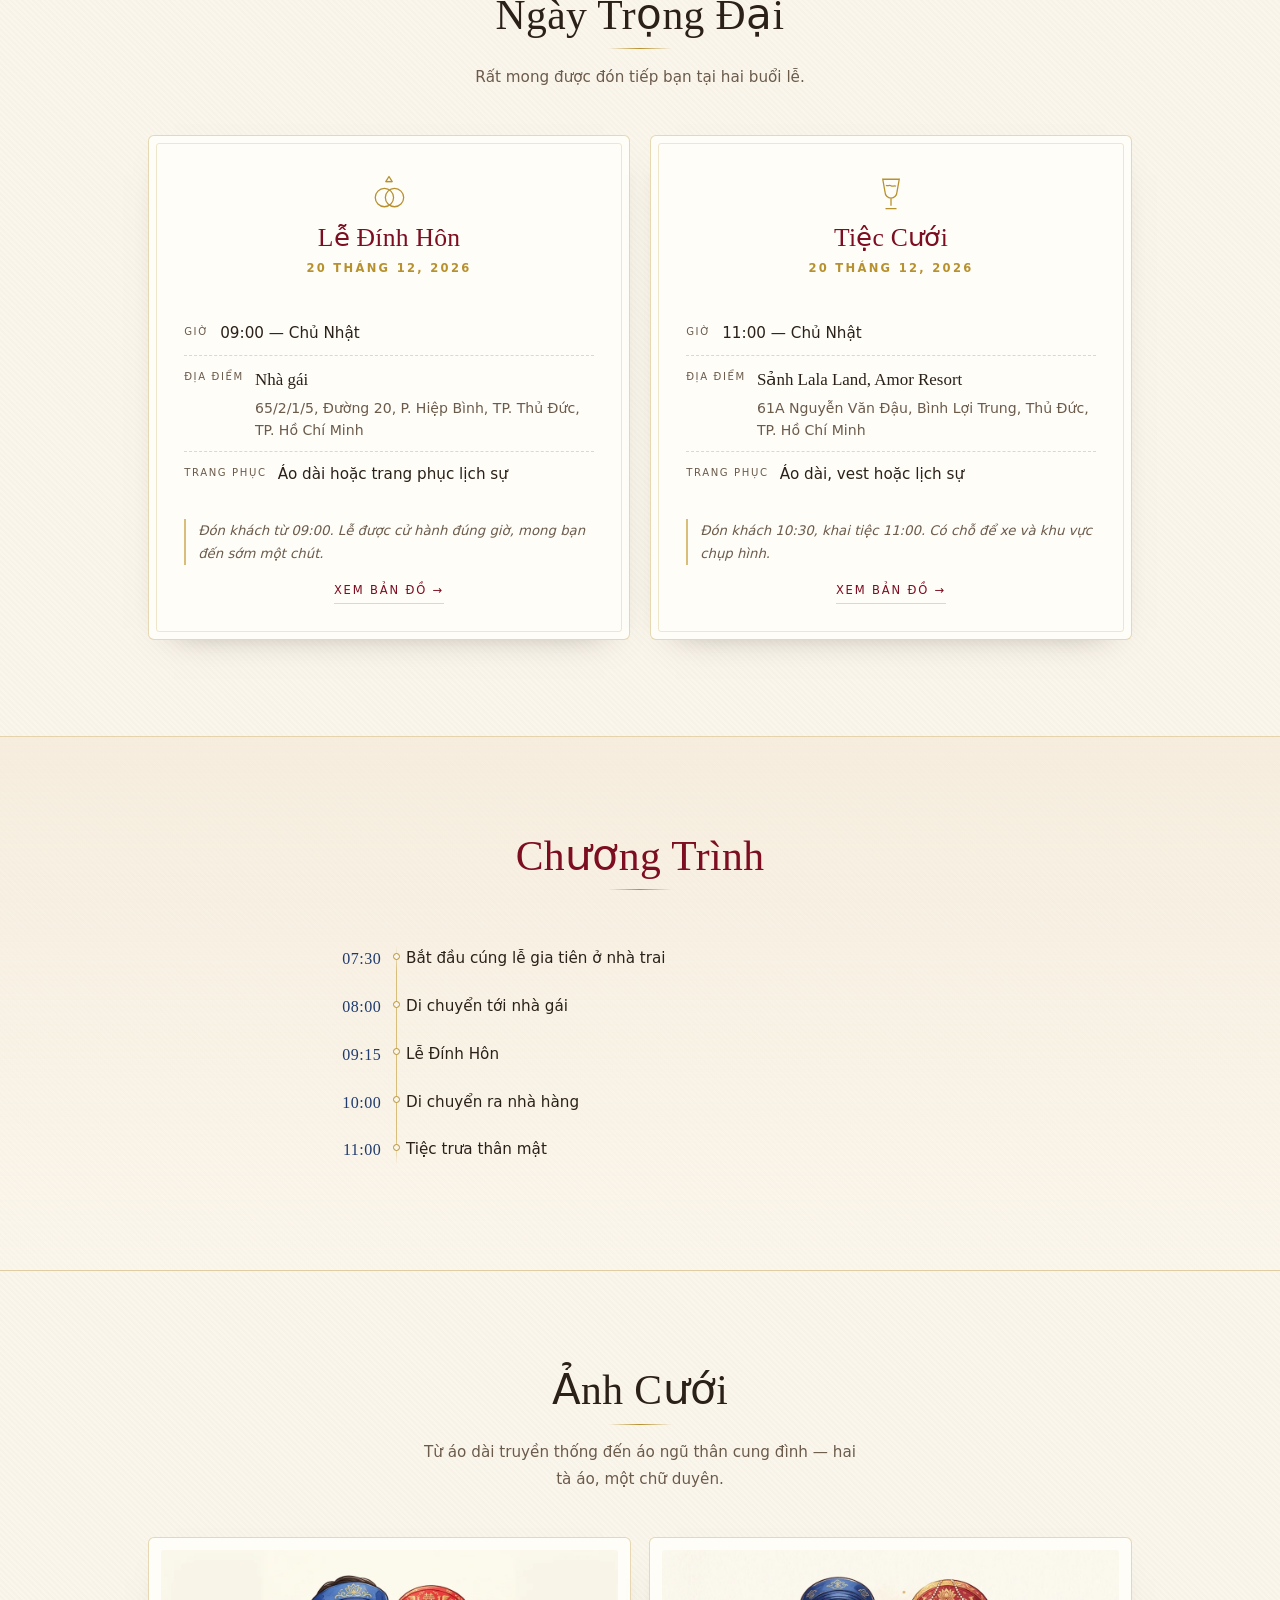
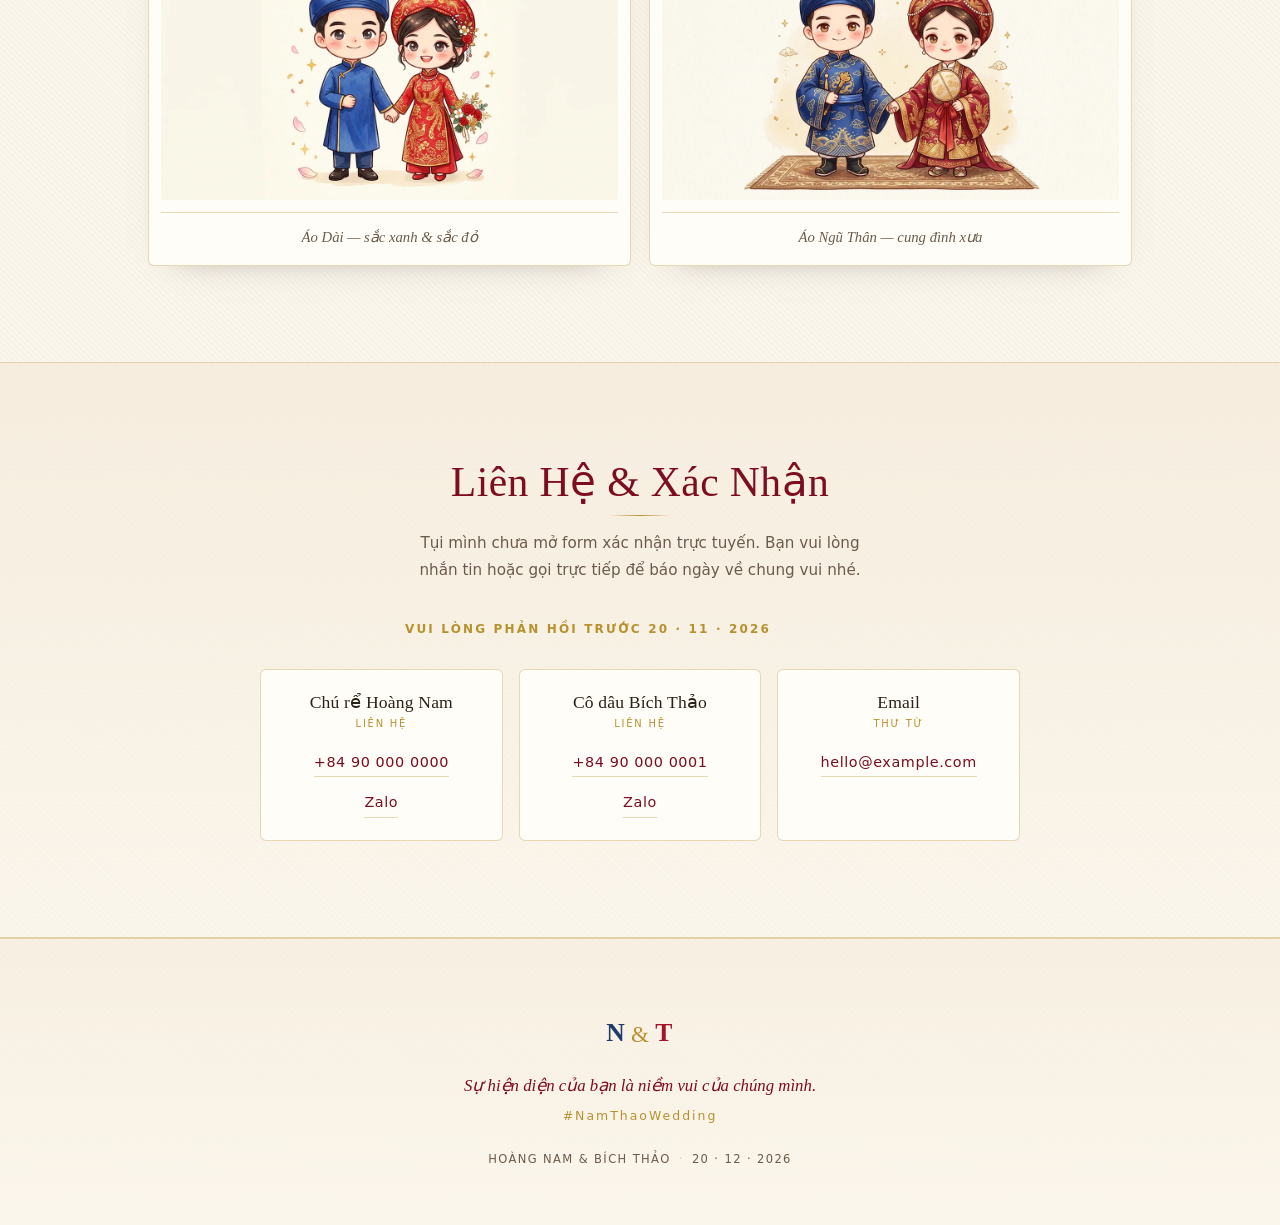
==== commit 903963c2: "Update index.html" ====
--- a/wedding-site/index.html
+++ b/wedding-site/index.html
@@ -96,7 +96,7 @@
     <div class="letter reveal">
       <h2 class="section__title" data-i18n="letterTitle">Lời Ngỏ</h2>
       <p class="letter__body" data-i18n="letterBody"></p>
-      <p class="letter__sign" data-i18n="letterSign">Minh &amp; Thảo</p>
+      <p class="letter__sign" data-i18n="letterSign">Nam &amp; Thảo</p>
     </div>
   </section>
 
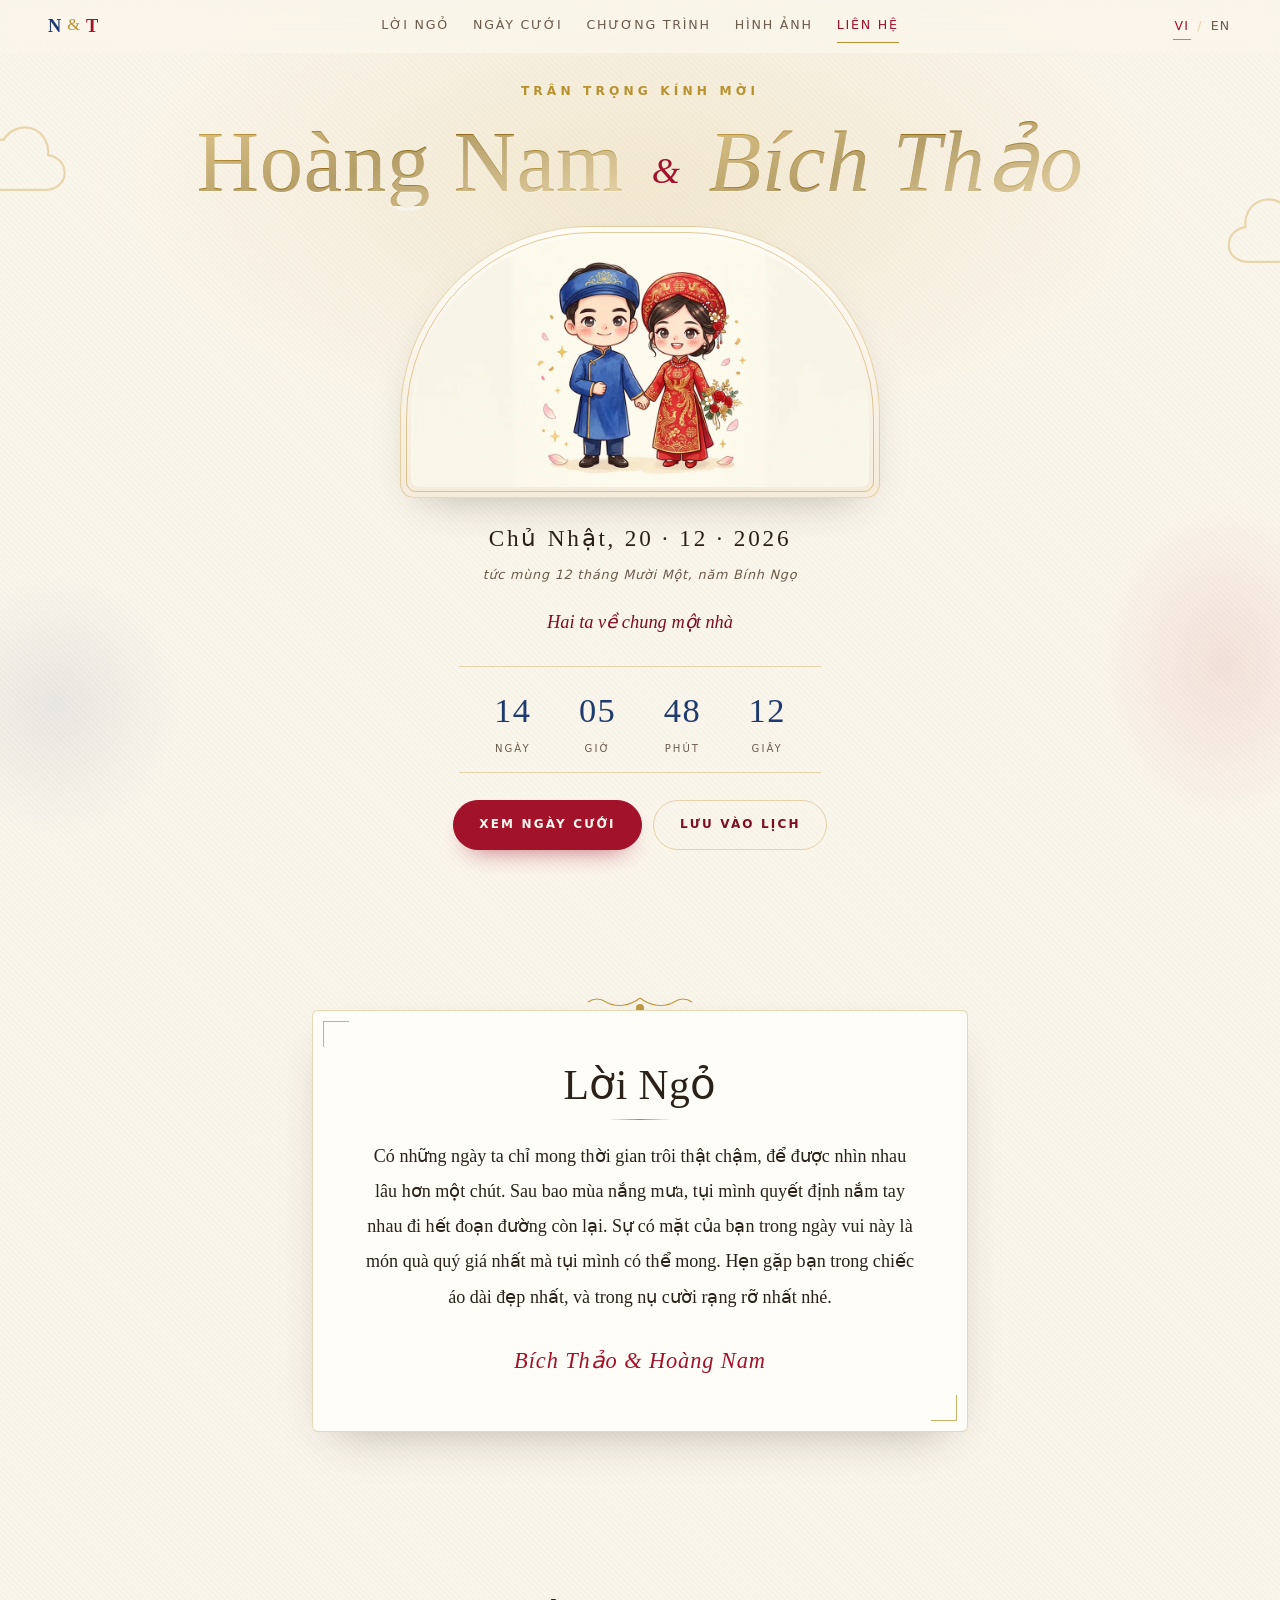
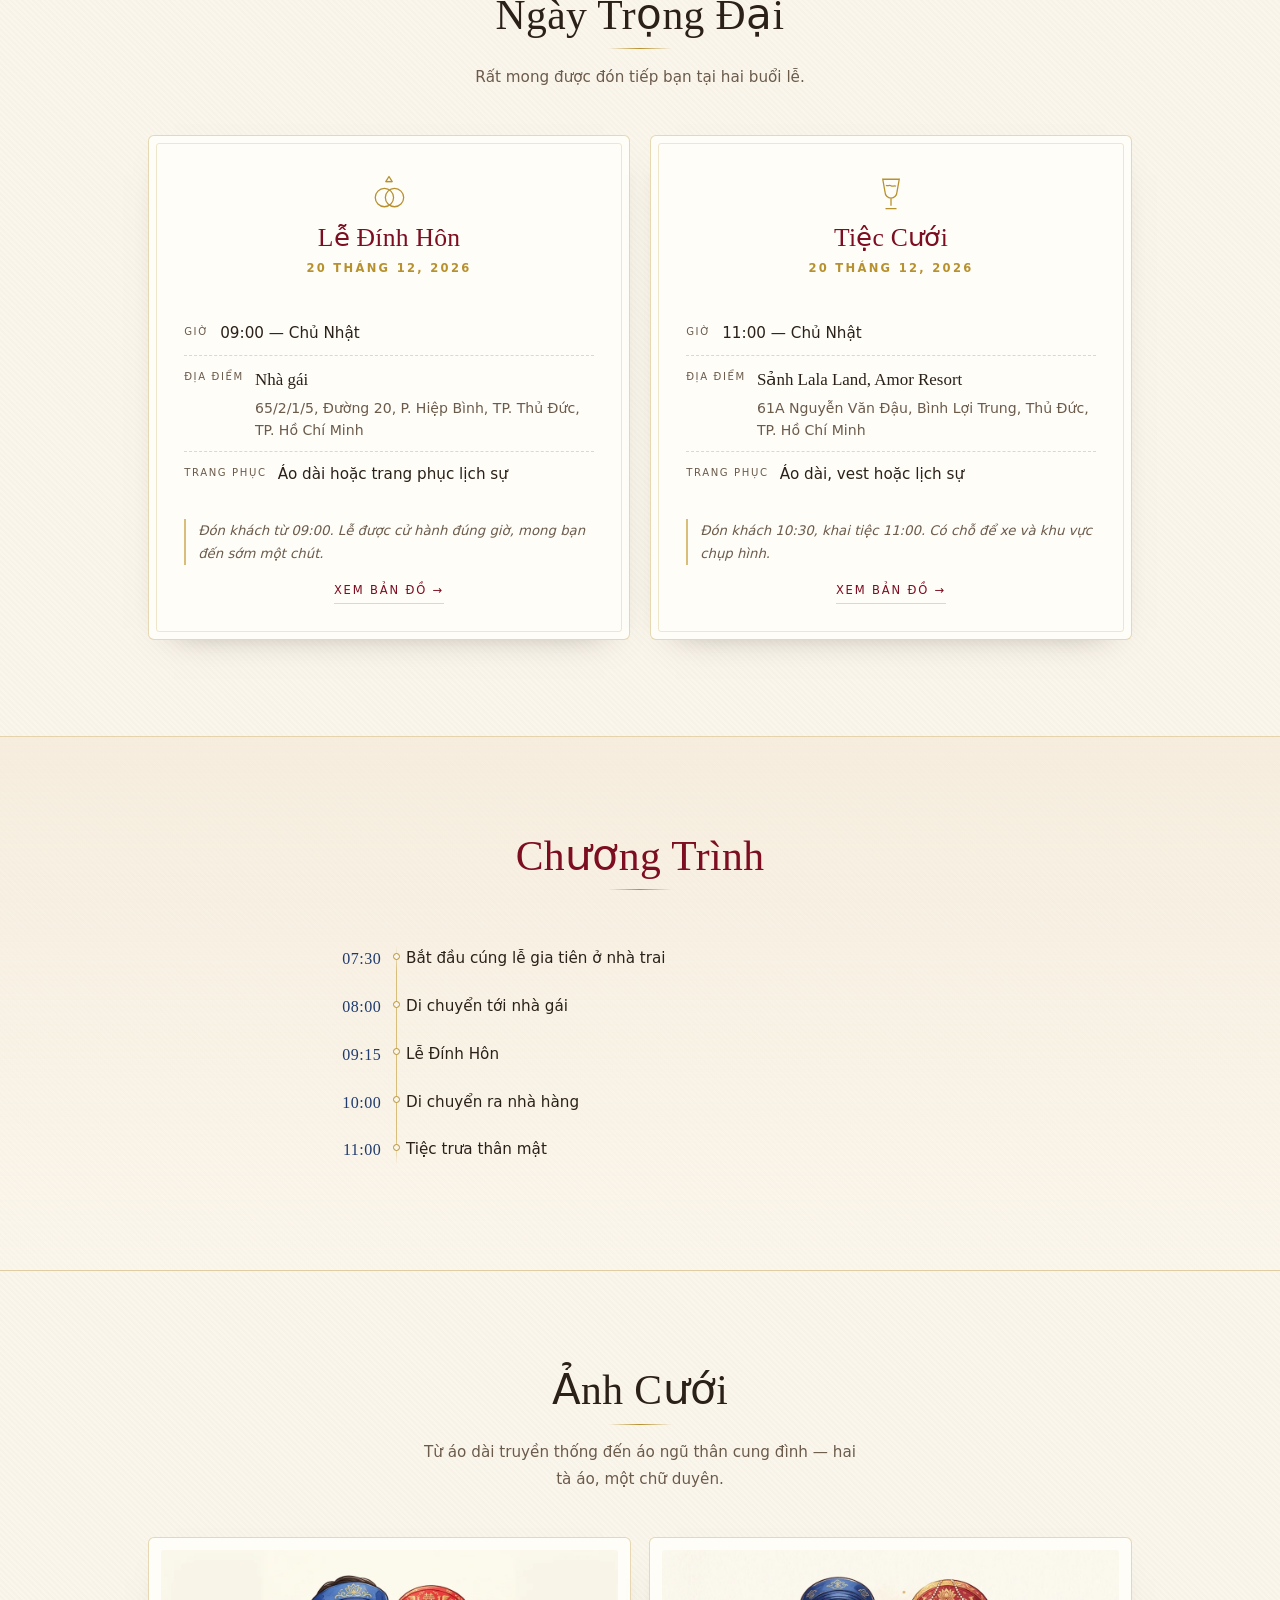
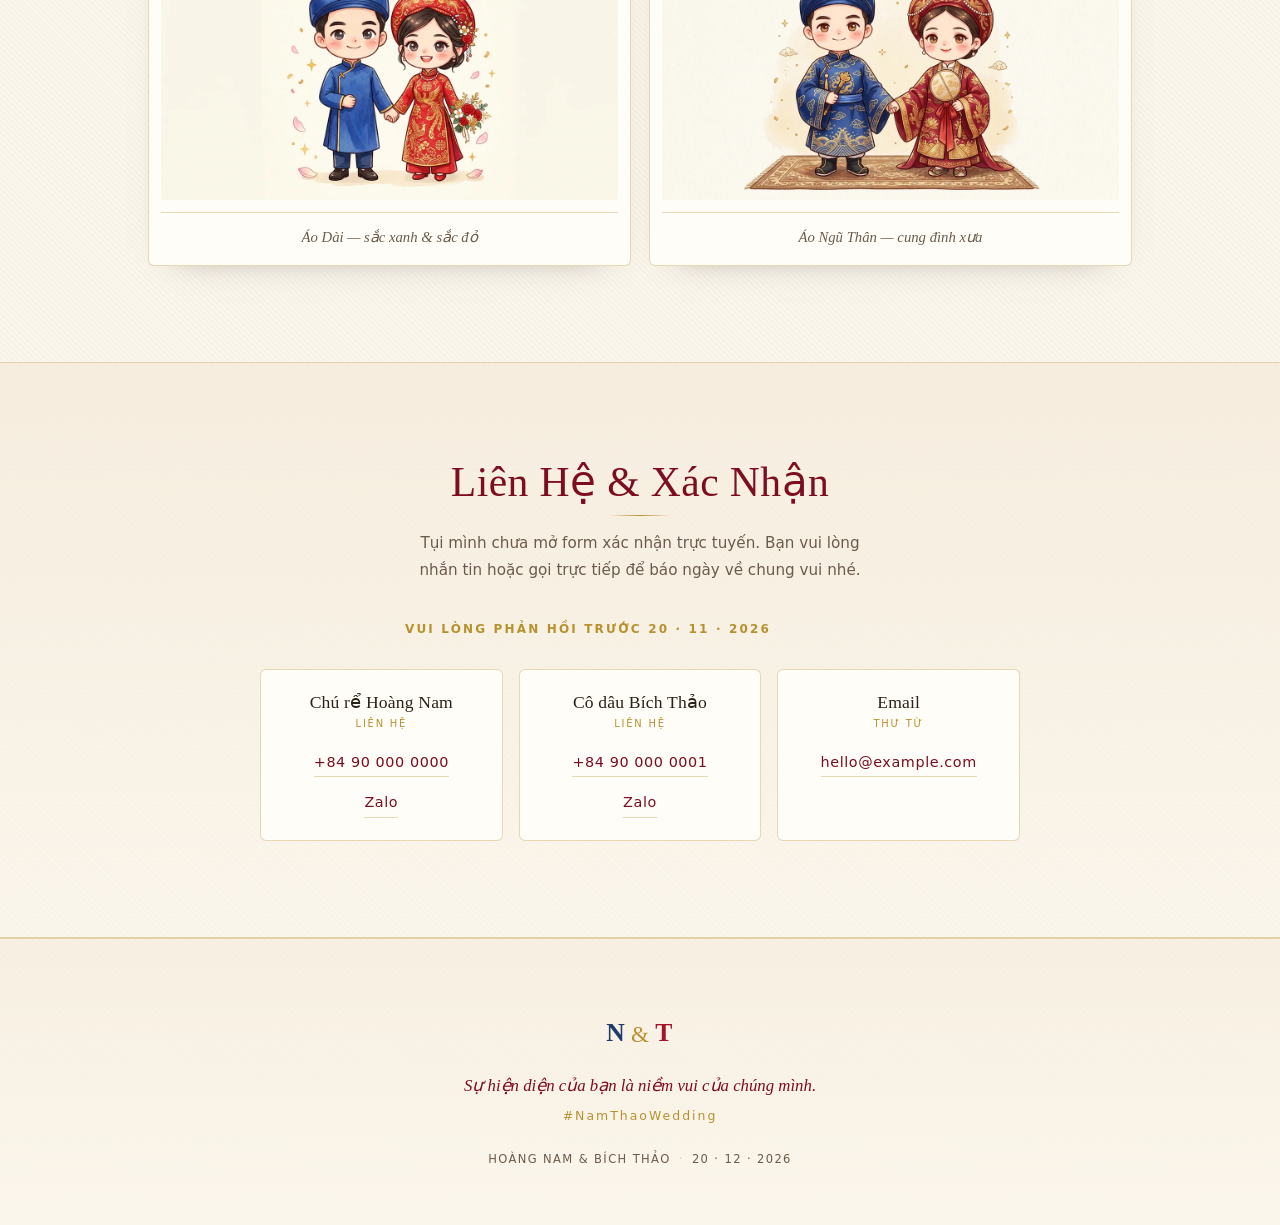
==== commit c028ea17: "Update index.html" ====
--- a/wedding-site/index.html
+++ b/wedding-site/index.html
@@ -3,13 +3,13 @@
 <head>
 <meta charset="utf-8" />
 <meta name="viewport" content="width=device-width, initial-scale=1" />
-<title>Hoàng Nam &amp; Bích Thảo — Thiệp Cưới</title>
-<meta name="description" content="Thiệp mời đám cưới của Hoàng Nam và Bích Thảo — 14.03.2027." />
+<title>Bích Thảo &amp; Hoàng Nam — Thiệp Cưới</title>
+<meta name="description" content="Thiệp mời đám cưới của Bích Thảo và Hoàng Nam — 20.12.2026." />
 <meta name="theme-color" content="#a3122b" />
 
 <!-- Open Graph / social sharing -->
 <meta property="og:type" content="website" />
-<meta property="og:title" content="Hoàng Nam &amp; Bích Thảo — Thiệp Cưới" />
+<meta property="og:title" content="Bích Thảo &amp; Hoàng Nam — Thiệp Cưới" />
 <meta property="og:description" content="Trân trọng kính mời bạn đến chung vui trong ngày trọng đại của chúng mình." />
 <meta property="og:image" content="assets/img/og-cover.jpg" />
 <meta property="og:image:width" content="1200" />
